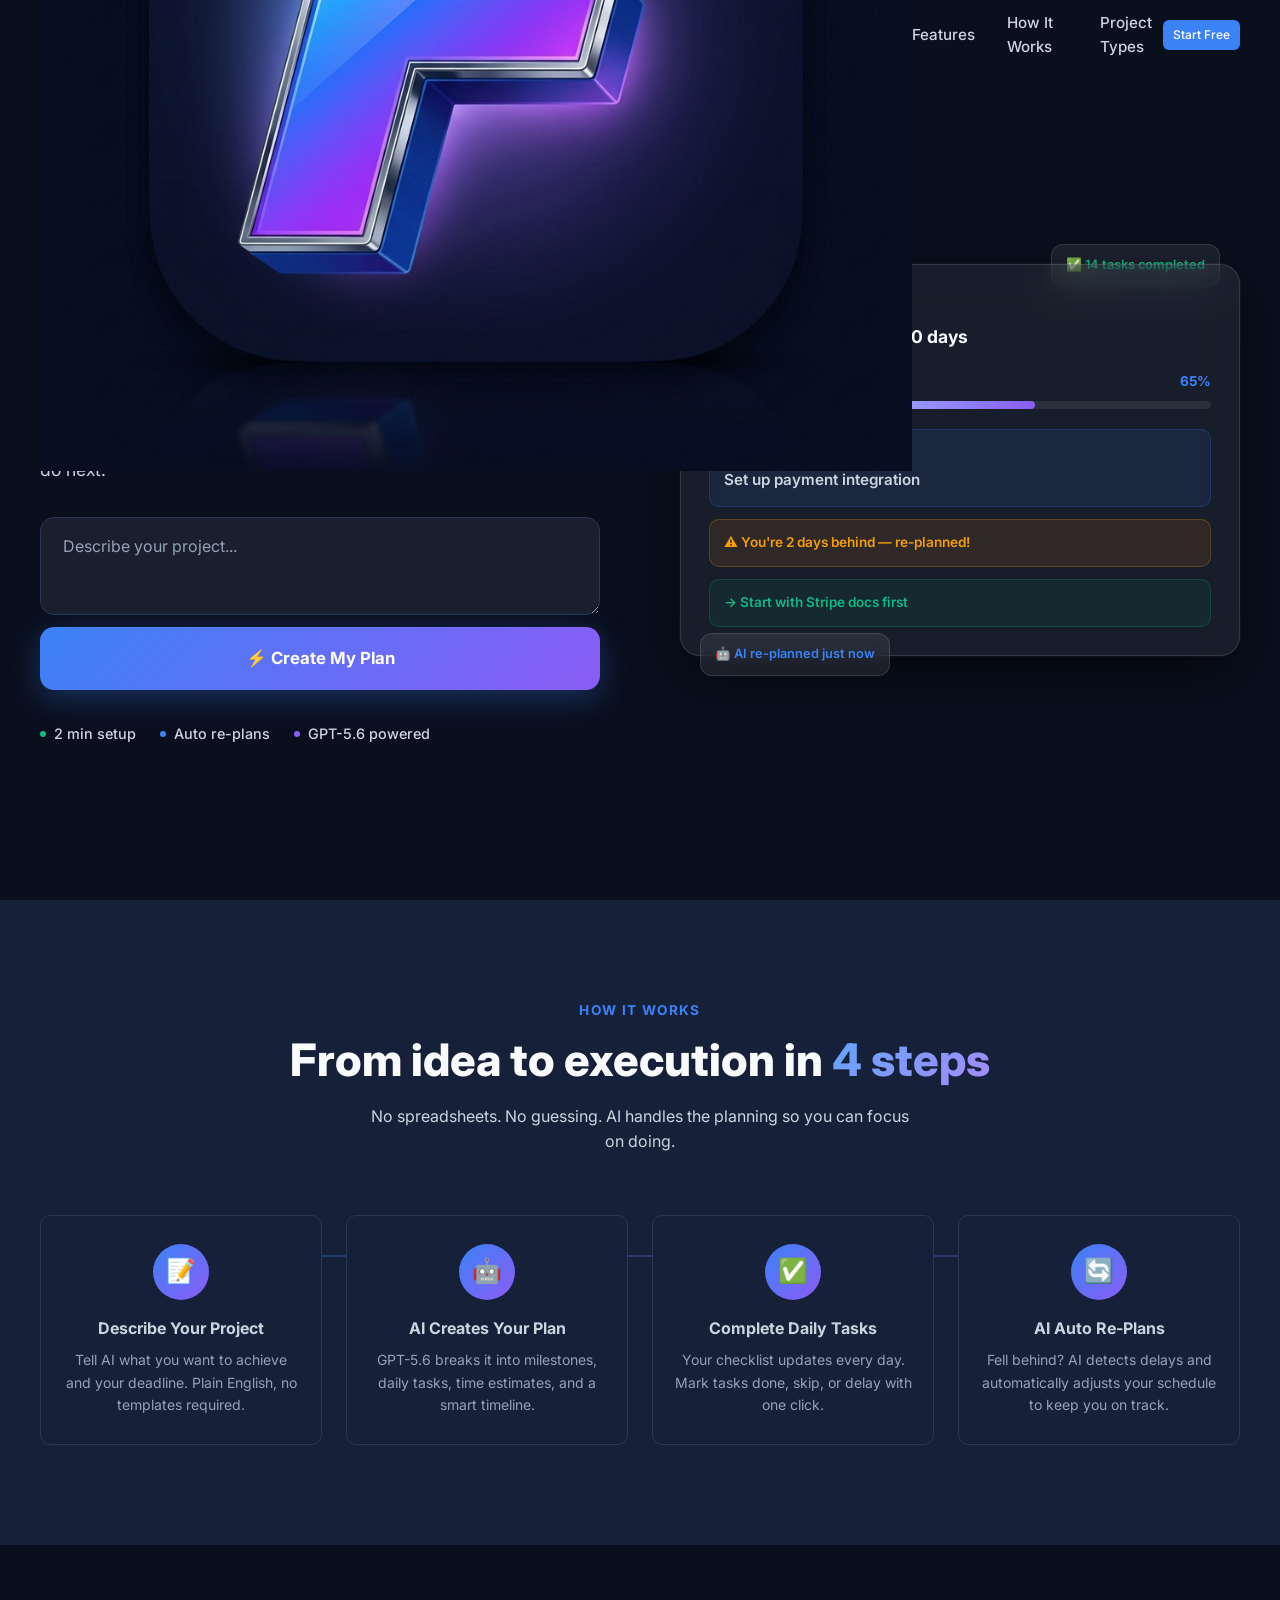
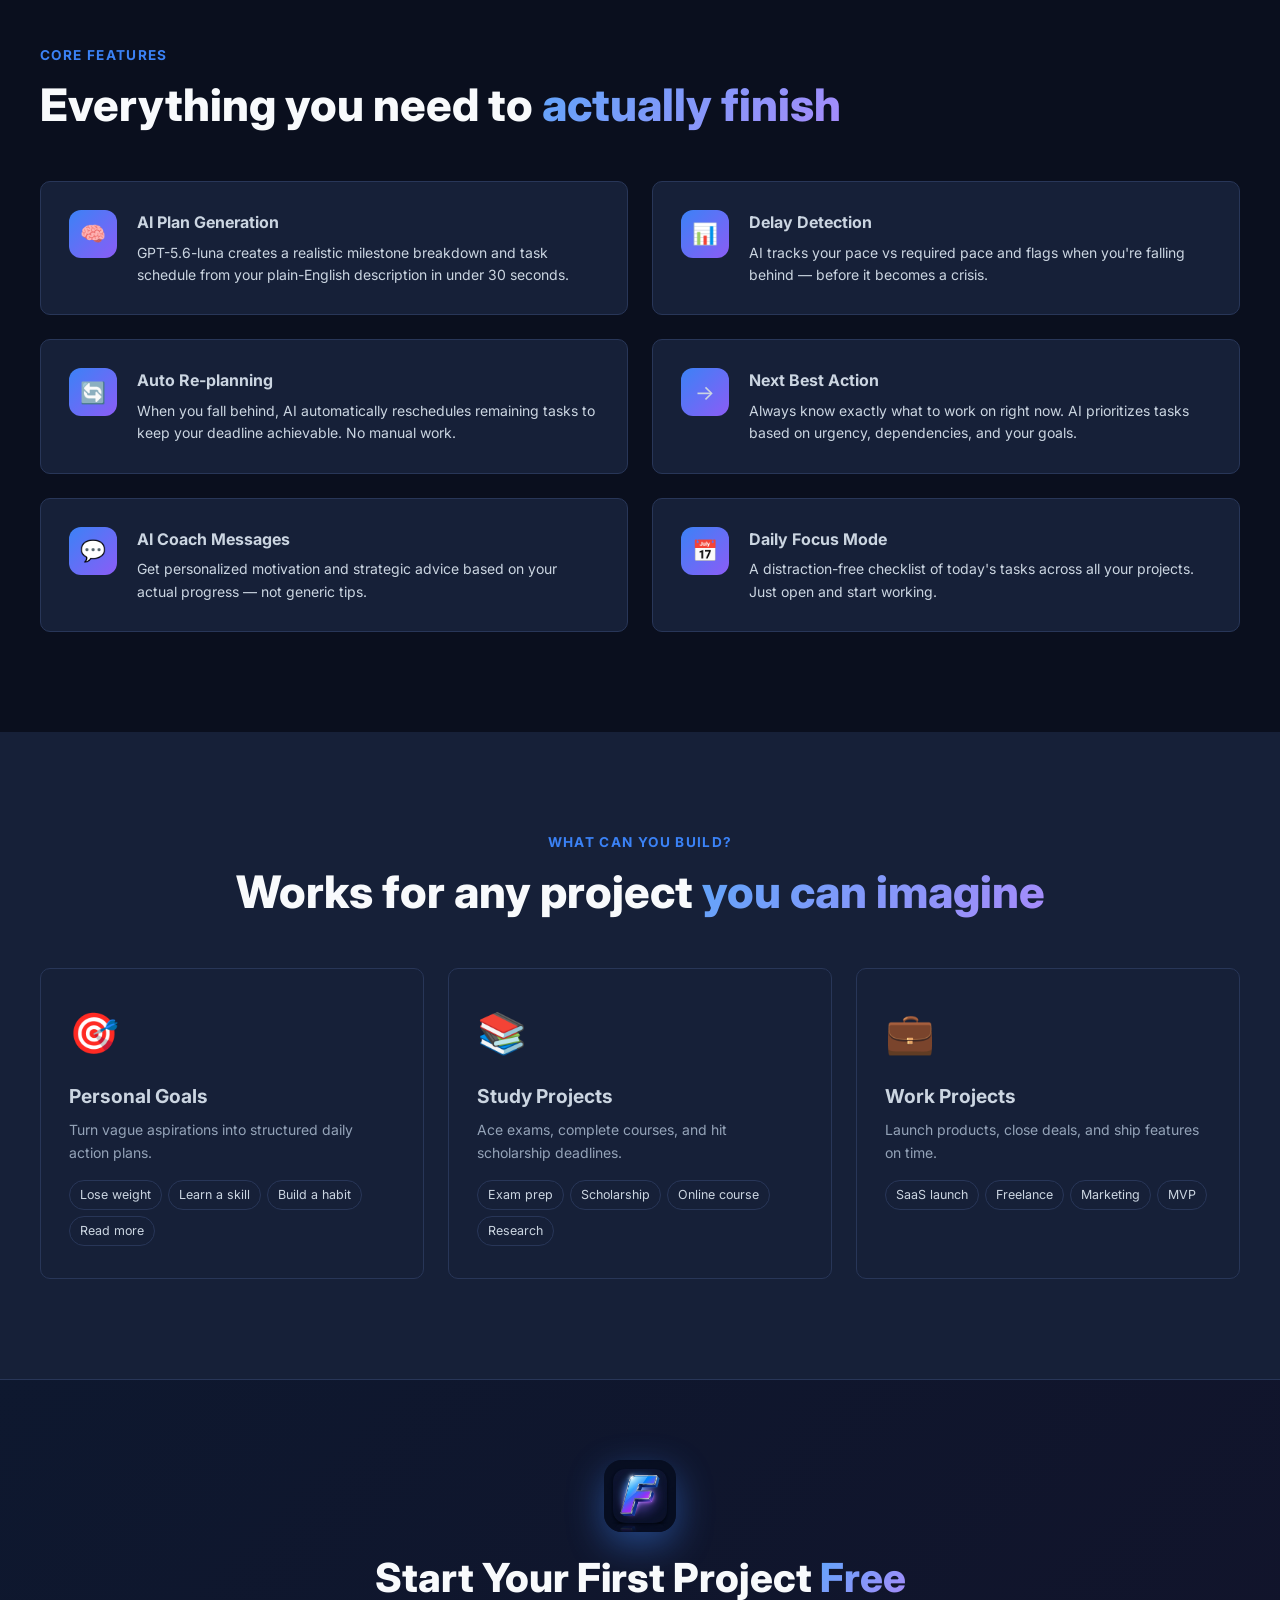
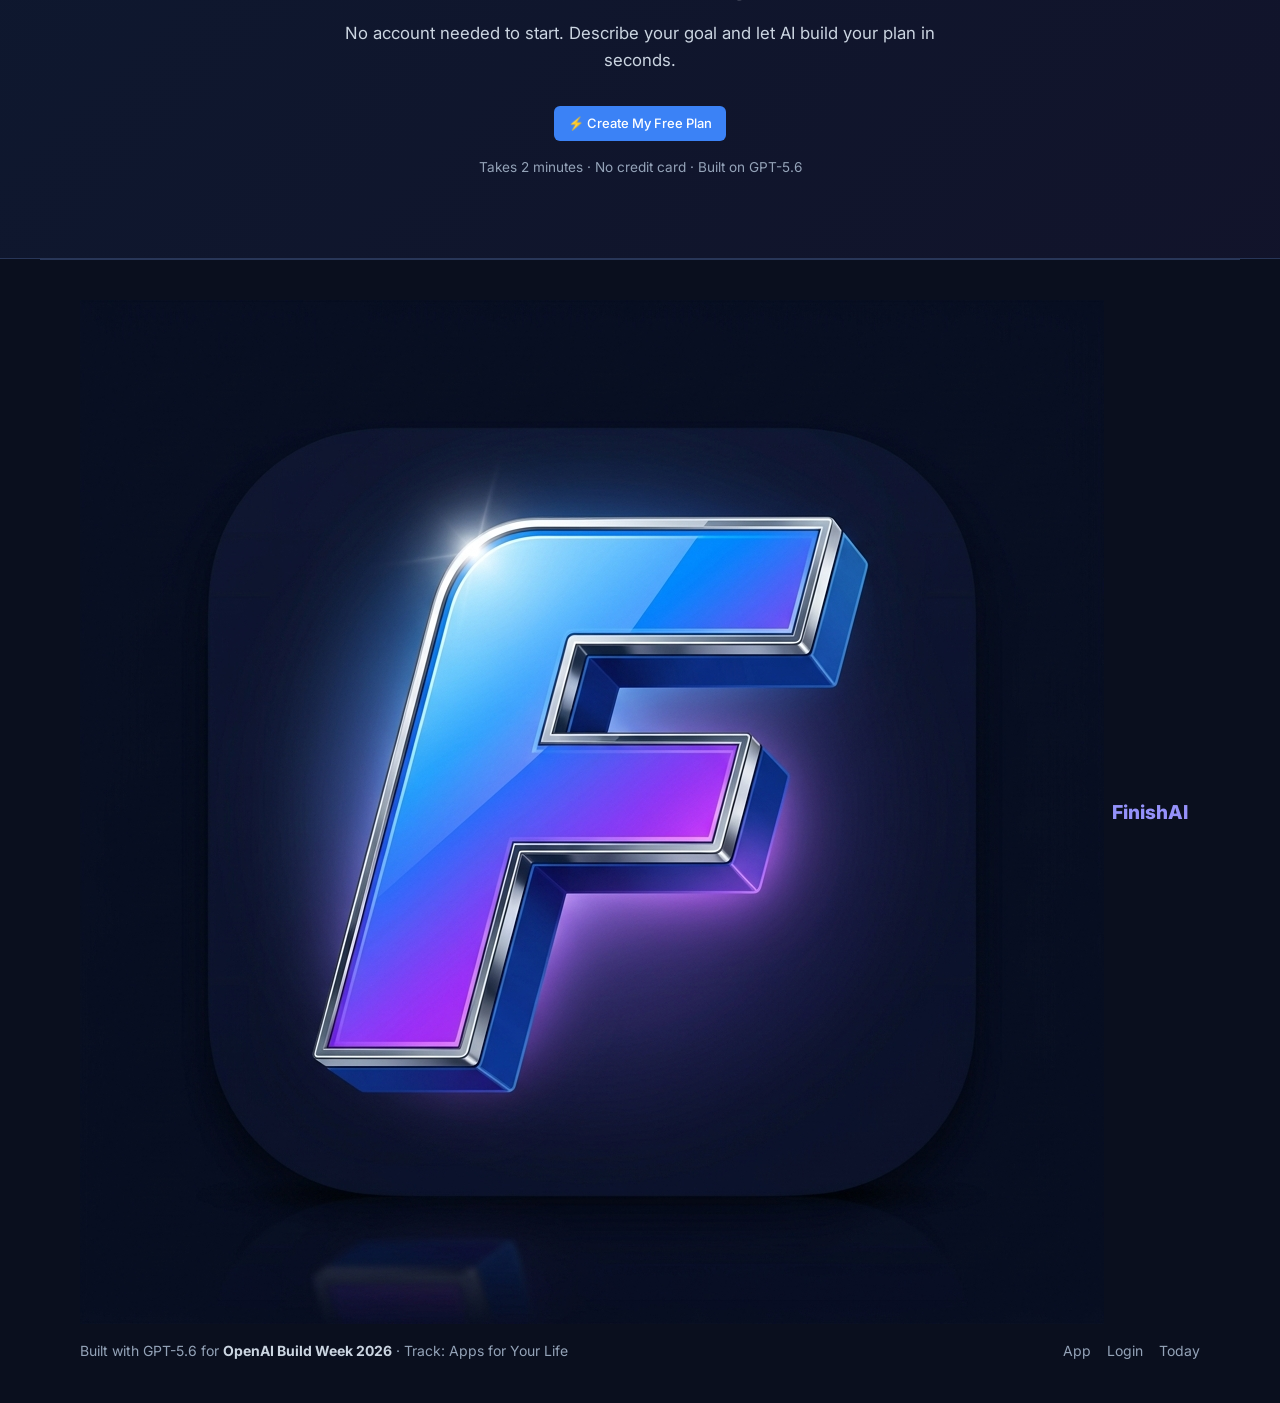
==== frontend/index.html @ c92a13ca "Initial commit: FinishAI - Intelligent AI Execution Coach & Roadmap Platform" ====
<!DOCTYPE html>
<html lang="en">
<head>
  <meta charset="UTF-8" />
  <meta name="viewport" content="width=device-width, initial-scale=1.0" />
  <title>FinishAI — Plan Less. Finish More.</title>
  <meta name="description" content="AI breaks your goals into daily actions, detects when you fall behind, and automatically re-plans so you always know what to do next. Built for OpenAI Build Week 2026." />
  <meta property="og:title" content="FinishAI — Plan Less. Finish More." />
  <meta property="og:description" content="Stop planning. Start finishing. AI-powered project execution coach." />

  <link rel="icon" type="image/png" href="img/logo.png" />
  <link rel="preconnect" href="https://fonts.googleapis.com" />
  <link rel="preconnect" href="https://fonts.gstatic.com" crossorigin />
  <link href="https://fonts.googleapis.com/css2?family=Inter:wght@400;500;600;700;800;900&display=swap" rel="stylesheet" />
  <link rel="stylesheet" href="css/style.css?v=20260718_1" />
  <link rel="stylesheet" href="css/components.css?v=20260718_1" />
  <link rel="stylesheet" href="css/animations.css?v=20260718_1" />

  <style>
    /* Landing-page specific styles */
    .navbar {
      position: fixed;
      top: 0; left: 0; right: 0;
      z-index: 200;
      padding: 0 40px;
      height: 70px;
      display: flex;
      align-items: center;
      justify-content: space-between;
      transition: var(--transition);
    }

    .navbar-logo {
      font-size: 1.4rem;
      font-weight: 800;
      background: var(--gradient-text);
      -webkit-background-clip: text;
      -webkit-text-fill-color: transparent;
      background-clip: text;
      text-decoration: none;
      display: inline-flex;
      align-items: center;
      gap: 8px;
    }

    .navbar-links {
      display: flex;
      align-items: center;
      gap: 32px;
      list-style: none;
    }

    .navbar-links a {
      color: var(--text-secondary);
      font-weight: 500;
      font-size: 0.95rem;
      transition: var(--transition-fast);
    }

    .navbar-links a:hover {
      color: var(--text-primary);
    }

    /* ─── HERO ─── */
    .hero {
      min-height: 100vh;
      padding: 100px 40px 80px;
      display: flex;
      align-items: center;
      position: relative;
      overflow: hidden;
    }

    .hero-inner {
      max-width: 1200px;
      margin: 0 auto;
      width: 100%;
      display: grid;
      grid-template-columns: 1fr 1fr;
      gap: 80px;
      align-items: center;
    }

    .hero-badge {
      display: inline-flex;
      align-items: center;
      gap: 8px;
      padding: 8px 16px;
      border-radius: 99px;
      background: rgba(59,130,246,0.12);
      border: 1px solid rgba(59,130,246,0.25);
      font-size: 0.85rem;
      font-weight: 600;
      color: var(--primary-light);
      margin-bottom: 20px;
    }

    .hero-title {
      font-size: clamp(2.5rem, 5vw, 4rem);
      font-weight: 900;
      line-height: 1.1;
      margin-bottom: 20px;
    }

    .hero-subtitle {
      font-size: 1.1rem;
      color: var(--text-secondary);
      line-height: 1.7;
      margin-bottom: 32px;
      max-width: 520px;
    }

    .hero-input-group {
      display: flex;
      flex-direction: column;
      gap: 12px;
      margin-bottom: 32px;
    }

    .hero-input {
      background: rgba(255,255,255,0.07);
      border: 1px solid var(--border);
      border-radius: 14px;
      padding: 18px 22px;
      color: var(--text-primary);
      font-family: 'Inter', sans-serif;
      font-size: 1rem;
      outline: none;
      transition: var(--transition);
      width: 100%;
    }

    .hero-input:focus {
      border-color: var(--primary);
      background: rgba(59,130,246,0.05);
      box-shadow: 0 0 0 3px rgba(59,130,246,0.12);
    }

    .hero-input::placeholder {
      color: var(--text-muted);
    }

    .hero-btn {
      padding: 18px 32px;
      background: var(--gradient);
      border: none;
      border-radius: 14px;
      color: white;
      font-family: 'Inter', sans-serif;
      font-weight: 700;
      font-size: 1.05rem;
      cursor: pointer;
      transition: var(--transition);
      display: flex;
      align-items: center;
      justify-content: center;
      gap: 10px;
      text-decoration: none;
      box-shadow: 0 8px 32px rgba(59,130,246,0.3);
    }

    .hero-btn:hover {
      transform: translateY(-2px) scale(1.02);
      box-shadow: 0 12px 48px rgba(59,130,246,0.4);
      color: white;
    }

    .hero-stats {
      display: flex;
      align-items: center;
      gap: 24px;
      flex-wrap: wrap;
    }

    .hero-stat {
      display: flex;
      align-items: center;
      gap: 8px;
      font-size: 0.9rem;
      color: var(--text-secondary);
      font-weight: 500;
    }

    .hero-stat .dot {
      width: 6px;
      height: 6px;
      border-radius: 50%;
      background: var(--success);
    }

    /* ─── DEMO CARD ─── */
    .demo-card-wrap {
      position: relative;
    }

    .demo-card-main {
      background: rgba(255,255,255,0.06);
      backdrop-filter: blur(20px);
      border: 1px solid rgba(255,255,255,0.12);
      border-radius: 20px;
      padding: 28px;
      box-shadow: 0 20px 60px rgba(0,0,0,0.5), 0 0 0 1px rgba(255,255,255,0.04);
      animation: floatSlow 6s ease-in-out infinite;
    }

    .demo-project-title {
      font-size: 0.85rem;
      color: var(--text-muted);
      font-weight: 500;
      margin-bottom: 8px;
    }

    .demo-project-name {
      font-size: 1.1rem;
      font-weight: 700;
      color: var(--text-primary);
      margin-bottom: 20px;
    }

    .demo-progress-label {
      display: flex;
      justify-content: space-between;
      font-size: 0.85rem;
      color: var(--text-secondary);
      margin-bottom: 8px;
    }

    .demo-progress-bar {
      height: 8px;
      background: rgba(255,255,255,0.08);
      border-radius: 99px;
      overflow: hidden;
      margin-bottom: 20px;
    }

    .demo-progress-fill {
      height: 100%;
      width: 65%;
      background: var(--gradient);
      border-radius: 99px;
      position: relative;
    }

    .demo-progress-fill::after {
      content: '';
      position: absolute;
      top: 0; left: 0;
      width: 100%; height: 100%;
      background: linear-gradient(90deg, transparent, rgba(255,255,255,0.4), transparent);
      animation: shimmerProgress 1.5s infinite;
    }

    .demo-task {
      background: rgba(59,130,246,0.1);
      border: 1px solid rgba(59,130,246,0.2);
      border-radius: 10px;
      padding: 14px;
      margin-bottom: 12px;
    }

    .demo-task-label {
      font-size: 0.8rem;
      color: var(--primary-light);
      font-weight: 600;
      margin-bottom: 4px;
    }

    .demo-task-name {
      font-weight: 600;
      font-size: 0.95rem;
    }

    .demo-alert {
      background: rgba(245,158,11,0.1);
      border: 1px solid rgba(245,158,11,0.25);
      border-radius: 10px;
      padding: 12px 14px;
      font-size: 0.85rem;
      margin-bottom: 12px;
      display: flex;
      align-items: center;
      gap: 8px;
      color: var(--warning);
      font-weight: 600;
    }

    .demo-next-action {
      background: rgba(16,185,129,0.08);
      border: 1px solid rgba(16,185,129,0.2);
      border-radius: 10px;
      padding: 12px 14px;
      font-size: 0.85rem;
      color: var(--success);
      font-weight: 600;
    }

    /* Floating mini cards */
    .floating-badge {
      position: absolute;
      background: rgba(255,255,255,0.08);
      backdrop-filter: blur(10px);
      border: 1px solid rgba(255,255,255,0.12);
      border-radius: 12px;
      padding: 10px 14px;
      font-size: 0.8rem;
      font-weight: 600;
      white-space: nowrap;
    }

    .floating-badge-1 {
      top: -20px;
      right: 20px;
      color: var(--success);
      animation: float 3s ease-in-out infinite;
    }

    .floating-badge-2 {
      bottom: -20px;
      left: 20px;
      color: var(--primary);
      animation: float 4s ease-in-out infinite reverse;
    }

    /* ─── SECTIONS ─── */
    section {
      padding: 100px 40px;
    }

    .section-inner {
      max-width: 1200px;
      margin: 0 auto;
    }

    .section-label {
      font-size: 0.85rem;
      font-weight: 700;
      letter-spacing: 0.1em;
      text-transform: uppercase;
      color: var(--primary);
      margin-bottom: 12px;
    }

    .section-title {
      font-size: clamp(1.8rem, 3.5vw, 2.8rem);
      font-weight: 800;
      line-height: 1.2;
      margin-bottom: 16px;
    }

    .section-subtitle {
      font-size: 1rem;
      color: var(--text-secondary);
      max-width: 560px;
    }

    /* ─── HOW IT WORKS ─── */
    .steps-grid {
      display: grid;
      grid-template-columns: repeat(4, 1fr);
      gap: 24px;
      margin-top: 60px;
      position: relative;
    }

    .steps-grid::before {
      content: '';
      position: absolute;
      top: 40px;
      left: 12.5%;
      right: 12.5%;
      height: 2px;
      background: linear-gradient(90deg, var(--primary), var(--secondary));
      opacity: 0.3;
      pointer-events: none;
    }

    .step-card {
      background: var(--bg-card);
      border: 1px solid var(--border);
      border-radius: var(--border-radius);
      padding: 28px 20px;
      text-align: center;
      transition: var(--transition);
      position: relative;
    }

    .step-card:hover {
      border-color: var(--border-hover);
      transform: translateY(-4px);
      box-shadow: var(--shadow);
    }

    .step-number {
      width: 56px;
      height: 56px;
      border-radius: 50%;
      background: var(--gradient);
      display: flex;
      align-items: center;
      justify-content: center;
      font-size: 1.5rem;
      margin: 0 auto 16px;
      box-shadow: var(--shadow-primary);
    }

    .step-title {
      font-size: 1rem;
      font-weight: 700;
      margin-bottom: 8px;
    }

    .step-desc {
      font-size: 0.875rem;
      color: var(--text-muted);
      line-height: 1.6;
    }

    /* ─── PROJECT TYPES ─── */
    .types-grid {
      display: grid;
      grid-template-columns: repeat(3, 1fr);
      gap: 24px;
      margin-top: 48px;
    }

    .type-feature-card {
      background: var(--bg-card);
      border: 1px solid var(--border);
      border-radius: var(--border-radius);
      padding: 32px 28px;
      transition: var(--transition);
      cursor: pointer;
    }

    .type-feature-card:hover {
      border-color: var(--border-hover);
      transform: translateY(-4px);
      box-shadow: var(--shadow);
      background: var(--bg-card-hover);
    }

    .type-feature-emoji {
      font-size: 2.5rem;
      margin-bottom: 16px;
    }

    .type-feature-title {
      font-size: 1.2rem;
      font-weight: 700;
      margin-bottom: 8px;
    }

    .type-feature-examples {
      font-size: 0.875rem;
      color: var(--text-muted);
    }

    .type-tags {
      display: flex;
      flex-wrap: wrap;
      gap: 6px;
      margin-top: 16px;
    }

    .type-tag {
      padding: 4px 10px;
      background: var(--bg-card-hover);
      border: 1px solid var(--border);
      border-radius: 99px;
      font-size: 0.78rem;
      color: var(--text-secondary);
    }

    /* ─── FEATURES SECTION ─── */
    .features-grid {
      display: grid;
      grid-template-columns: repeat(2, 1fr);
      gap: 24px;
      margin-top: 48px;
    }

    .feature-card {
      background: var(--bg-card);
      border: 1px solid var(--border);
      border-radius: var(--border-radius);
      padding: 28px;
      display: flex;
      gap: 20px;
      align-items: flex-start;
      transition: var(--transition);
    }

    .feature-card:hover {
      border-color: var(--border-hover);
      transform: translateY(-2px);
      box-shadow: var(--shadow-sm);
    }

    .feature-icon {
      width: 48px;
      height: 48px;
      border-radius: 12px;
      background: var(--gradient);
      display: flex;
      align-items: center;
      justify-content: center;
      font-size: 1.3rem;
      flex-shrink: 0;
      box-shadow: var(--shadow-primary);
    }

    .feature-title {
      font-size: 1rem;
      font-weight: 700;
      margin-bottom: 6px;
    }

    .feature-desc {
      font-size: 0.875rem;
      color: var(--text-secondary);
      line-height: 1.6;
    }

    /* ─── CTA SECTION ─── */
    .cta-section {
      padding: 80px 40px;
      background: linear-gradient(135deg, rgba(59,130,246,0.08), rgba(139,92,246,0.06));
      border-top: 1px solid var(--border);
      border-bottom: 1px solid var(--border);
      text-align: center;
    }

    .cta-inner {
      max-width: 600px;
      margin: 0 auto;
    }

    /* ─── FOOTER ─── */
    .footer {
      padding: 40px;
      border-top: 1px solid var(--border);
      display: flex;
      align-items: center;
      justify-content: space-between;
      flex-wrap: wrap;
      gap: 16px;
      max-width: 1200px;
      margin: 0 auto;
    }

    .footer-logo {
      font-size: 1.2rem;
      font-weight: 800;
      background: var(--gradient-text);
      -webkit-background-clip: text;
      -webkit-text-fill-color: transparent;
      background-clip: text;
    }

    .footer-text {
      font-size: 0.875rem;
      color: var(--text-muted);
    }

    /* ─── RESPONSIVE ─── */
    @media (max-width: 900px) {
      .hero-inner {
        grid-template-columns: 1fr;
        gap: 48px;
      }
      .demo-card-wrap { display: none; }
      .steps-grid { grid-template-columns: repeat(2, 1fr); }
      .types-grid { grid-template-columns: 1fr; }
      .features-grid { grid-template-columns: 1fr; }
      .steps-grid::before { display: none; }
    }

    @media (max-width: 600px) {
      section { padding: 64px 20px; }
      .navbar { padding: 0 20px; }
      .hero { padding: 90px 20px 60px; }
      .steps-grid { grid-template-columns: 1fr; }
      .navbar-links { display: none; }
    }
  </style>
</head>
<body>
  <!-- ─── NAVBAR ─── -->
  <nav class="navbar" id="navbar">
    <a href="index.html" class="navbar-logo"><img src="img/logo.png" class="app-logo-icon" alt="FinishAI" /> FinishAI</a>
    <ul class="navbar-links">
      <li><a href="#features">Features</a></li>
      <li><a href="#how-it-works">How It Works</a></li>
      <li><a href="#project-types">Project Types</a></li>
    </ul>
    <a href="dashboard.html" class="btn btn-primary btn-sm" id="start-free-btn">Start Free</a>
  </nav>

  <!-- ─── HERO ─── -->
  <section class="hero" id="hero">
    <!-- Floating orbs -->
    <div class="gradient-orb orb-1"></div>
    <div class="gradient-orb orb-2"></div>
    <div class="gradient-orb orb-3"></div>

    <div class="hero-inner">
      <!-- Left: Copy -->
      <div class="hero-left fade-up">
        <div class="hero-badge">
          🏆 OpenAI Build Week 2026
        </div>
        <h1 class="hero-title">
          Stop <span class="hero-gradient-text">Planning</span>.<br />
          Start <span class="hero-gradient-text">Finishing</span>.
        </h1>
        <p class="hero-subtitle">
          AI breaks your goals into daily actions, detects when you fall behind, and automatically re-plans so you always know what to do next.
        </p>

        <div class="hero-input-group">
          <textarea
            id="hero-project-input"
            class="hero-input"
            rows="3"
            placeholder="Describe your project..."
          ></textarea>
          <a href="dashboard.html" class="hero-btn" id="hero-cta-btn">
            ⚡ Create My Plan
          </a>
        </div>

        <div class="hero-stats">
          <div class="hero-stat">
            <span class="dot"></span>
            2 min setup
          </div>
          <div class="hero-stat">
            <span class="dot" style="background: var(--primary)"></span>
            Auto re-plans
          </div>
          <div class="hero-stat">
            <span class="dot" style="background: var(--secondary)"></span>
            GPT-5.6 powered
          </div>
        </div>
      </div>

      <!-- Right: Demo Card -->
      <div class="demo-card-wrap fade-in" style="animation-delay: 0.2s">
        <div class="floating-badge floating-badge-1">
          ✅ 14 tasks completed
        </div>
        <div class="demo-card-main">
          <div class="demo-project-title">ACTIVE PROJECT</div>
          <div class="demo-project-name">🚀 Launch my SaaS in 30 days</div>

          <div class="demo-progress-label">
            <span>Progress</span>
            <span style="color: var(--primary); font-weight: 700">65%</span>
          </div>
          <div class="demo-progress-bar">
            <div class="demo-progress-fill"></div>
          </div>

          <div class="demo-task">
            <div class="demo-task-label">📅 TODAY'S TASK</div>
            <div class="demo-task-name">Set up payment integration</div>
          </div>

          <div class="demo-alert">
            ⚠️ You're 2 days behind — re-planned!
          </div>

          <div class="demo-next-action">
            → Start with Stripe docs first
          </div>
        </div>
        <div class="floating-badge floating-badge-2">
          🤖 AI re-planned just now
        </div>
      </div>
    </div>
  </section>

  <!-- ─── HOW IT WORKS ─── -->
  <section id="how-it-works" style="background: var(--bg-secondary);">
    <div class="section-inner">
      <div class="text-center mb-48 reveal">
        <div class="section-label">How It Works</div>
        <h2 class="section-title">From idea to execution in <span class="text-gradient">4 steps</span></h2>
        <p class="section-subtitle" style="margin: 0 auto">No spreadsheets. No guessing. AI handles the planning so you can focus on doing.</p>
      </div>

      <div class="steps-grid stagger">
        <div class="step-card reveal">
          <div class="step-number">📝</div>
          <div class="step-title">Describe Your Project</div>
          <p class="step-desc">Tell AI what you want to achieve and your deadline. Plain English, no templates required.</p>
        </div>
        <div class="step-card reveal">
          <div class="step-number">🤖</div>
          <div class="step-title">AI Creates Your Plan</div>
          <p class="step-desc">GPT-5.6 breaks it into milestones, daily tasks, time estimates, and a smart timeline.</p>
        </div>
        <div class="step-card reveal">
          <div class="step-number">✅</div>
          <div class="step-title">Complete Daily Tasks</div>
          <p class="step-desc">Your checklist updates every day. Mark tasks done, skip, or delay with one click.</p>
        </div>
        <div class="step-card reveal">
          <div class="step-number">🔄</div>
          <div class="step-title">AI Auto Re-Plans</div>
          <p class="step-desc">Fell behind? AI detects delays and automatically adjusts your schedule to keep you on track.</p>
        </div>
      </div>
    </div>
  </section>

  <!-- ─── FEATURES ─── -->
  <section id="features">
    <div class="section-inner">
      <div class="mb-48 reveal">
        <div class="section-label">Core Features</div>
        <h2 class="section-title">Everything you need to <span class="text-gradient">actually finish</span></h2>
      </div>

      <div class="features-grid stagger">
        <div class="feature-card reveal">
          <div class="feature-icon">🧠</div>
          <div>
            <div class="feature-title">AI Plan Generation</div>
            <p class="feature-desc">GPT-5.6-luna creates a realistic milestone breakdown and task schedule from your plain-English description in under 30 seconds.</p>
          </div>
        </div>
        <div class="feature-card reveal">
          <div class="feature-icon">📊</div>
          <div>
            <div class="feature-title">Delay Detection</div>
            <p class="feature-desc">AI tracks your pace vs required pace and flags when you're falling behind — before it becomes a crisis.</p>
          </div>
        </div>
        <div class="feature-card reveal">
          <div class="feature-icon">🔄</div>
          <div>
            <div class="feature-title">Auto Re-planning</div>
            <p class="feature-desc">When you fall behind, AI automatically reschedules remaining tasks to keep your deadline achievable. No manual work.</p>
          </div>
        </div>
        <div class="feature-card reveal">
          <div class="feature-icon">→</div>
          <div>
            <div class="feature-title">Next Best Action</div>
            <p class="feature-desc">Always know exactly what to work on right now. AI prioritizes tasks based on urgency, dependencies, and your goals.</p>
          </div>
        </div>
        <div class="feature-card reveal">
          <div class="feature-icon">💬</div>
          <div>
            <div class="feature-title">AI Coach Messages</div>
            <p class="feature-desc">Get personalized motivation and strategic advice based on your actual progress — not generic tips.</p>
          </div>
        </div>
        <div class="feature-card reveal">
          <div class="feature-icon">📅</div>
          <div>
            <div class="feature-title">Daily Focus Mode</div>
            <p class="feature-desc">A distraction-free checklist of today's tasks across all your projects. Just open and start working.</p>
          </div>
        </div>
      </div>
    </div>
  </section>

  <!-- ─── PROJECT TYPES ─── -->
  <section id="project-types" style="background: var(--bg-secondary);">
    <div class="section-inner">
      <div class="text-center mb-48 reveal">
        <div class="section-label">What Can You Build?</div>
        <h2 class="section-title">Works for any project <span class="text-gradient">you can imagine</span></h2>
      </div>

      <div class="types-grid stagger">
        <div class="type-feature-card reveal" onclick="window.location.href='dashboard.html'">
          <div class="type-feature-emoji">🎯</div>
          <div class="type-feature-title">Personal Goals</div>
          <p class="type-feature-examples">Turn vague aspirations into structured daily action plans.</p>
          <div class="type-tags">
            <span class="type-tag">Lose weight</span>
            <span class="type-tag">Learn a skill</span>
            <span class="type-tag">Build a habit</span>
            <span class="type-tag">Read more</span>
          </div>
        </div>
        <div class="type-feature-card reveal" onclick="window.location.href='dashboard.html'">
          <div class="type-feature-emoji">📚</div>
          <div class="type-feature-title">Study Projects</div>
          <p class="type-feature-examples">Ace exams, complete courses, and hit scholarship deadlines.</p>
          <div class="type-tags">
            <span class="type-tag">Exam prep</span>
            <span class="type-tag">Scholarship</span>
            <span class="type-tag">Online course</span>
            <span class="type-tag">Research</span>
          </div>
        </div>
        <div class="type-feature-card reveal" onclick="window.location.href='dashboard.html'">
          <div class="type-feature-emoji">💼</div>
          <div class="type-feature-title">Work Projects</div>
          <p class="type-feature-examples">Launch products, close deals, and ship features on time.</p>
          <div class="type-tags">
            <span class="type-tag">SaaS launch</span>
            <span class="type-tag">Freelance</span>
            <span class="type-tag">Marketing</span>
            <span class="type-tag">MVP</span>
          </div>
        </div>
      </div>
    </div>
  </section>

  <!-- ─── CTA ─── -->
  <section class="cta-section">
    <div class="cta-inner reveal">
      <div style="margin-bottom: 20px;"><img src="img/logo.png" style="width: 72px; height: 72px; border-radius: 18px; box-shadow: 0 12px 36px rgba(59,130,246,0.45); margin: 0 auto;" alt="FinishAI Logo" /></div>
      <h2 style="font-size: clamp(1.8rem, 4vw, 2.5rem); font-weight: 800; margin-bottom: 16px;">
        Start Your First Project <span class="text-gradient">Free</span>
      </h2>
      <p style="color: var(--text-secondary); margin-bottom: 32px; font-size: 1.05rem;">
        No account needed to start. Describe your goal and let AI build your plan in seconds.
      </p>
      <a href="dashboard.html" class="btn btn-primary btn-lg" id="cta-main-btn">
        ⚡ Create My Free Plan
      </a>
      <p style="margin-top: 16px; font-size: 0.85rem; color: var(--text-muted);">
        Takes 2 minutes · No credit card · Built on GPT-5.6
      </p>
    </div>
  </section>

  <!-- ─── FOOTER ─── -->
  <footer>
    <div class="footer">
      <div class="footer-logo" style="display:inline-flex; align-items:center; gap:8px;"><img src="img/logo.png" class="app-logo-icon" alt="FinishAI" /> FinishAI</div>
      <div class="footer-text">
        Built with GPT-5.6 for <strong style="color: var(--text-secondary)">OpenAI Build Week 2026</strong> · Track: Apps for Your Life
      </div>
      <div style="display: flex; gap: 16px;">
        <a href="dashboard.html" style="font-size: 0.875rem; color: var(--text-muted)">App</a>
        <a href="login.html" style="font-size: 0.875rem; color: var(--text-muted)">Login</a>
        <a href="daily.html" style="font-size: 0.875rem; color: var(--text-muted)">Today</a>
      </div>
    </div>
  </footer>

  <script>
    // Navbar scroll effect
    const navbar = document.getElementById('navbar');
    window.addEventListener('scroll', () => {
      if (window.scrollY > 50) navbar.classList.add('scrolled');
      else navbar.classList.remove('scrolled');
    });

    // Scroll reveal with IntersectionObserver
    const reveals = document.querySelectorAll('.reveal');
    const revealObserver = new IntersectionObserver((entries) => {
      entries.forEach((entry, i) => {
        if (entry.isIntersecting) {
          entry.target.style.transitionDelay = `${i * 0.05}s`;
          entry.target.classList.add('visible');
          revealObserver.unobserve(entry.target);
        }
      });
    }, { threshold: 0.1 });

    reveals.forEach(el => revealObserver.observe(el));

    // Hero CTA — save input to sessionStorage so dashboard can pre-fill
    const heroCta = document.getElementById('hero-cta-btn');
    heroCta.addEventListener('click', (e) => {
      const input = document.getElementById('hero-project-input').value.trim();
      if (input) {
        sessionStorage.setItem('heroProjectInput', input);
      }
    });

    // Stagger animation for .stagger children
    document.querySelectorAll('.stagger > .reveal').forEach((el, i) => {
      el.style.animationDelay = `${i * 80}ms`;
    });
  </script>
</body>
</html>
---- frontend/css/style.css ----
/* FinishAI — Global Design System & Styles (Linear.app Aesthetic + macOS Dock) */
@import url('https://fonts.googleapis.com/css2?family=Inter:wght@400;500;600;700;800;900&display=swap');

/* ─── EXACT COLORS & DESIGN TOKENS ────────────────────────────────────────── */
:root {
  --bg-page: #0A0F1E;
  --bg-card: #162038;
  --bg-elevated: #1D2A4A;
  --bg-hover: #25345A;
  --bg-active: #2D3E6B;
  --primary: #3B82F6;
  --purple: #8B5CF6;
  --success: #10B981;
  --warning: #F59E0B;
  --danger: #EF4444;
  --text-primary: #F8FAFC;
  --text-secondary: #CBD5E1;
  --text-muted: #94A3B8;
  --border-default: #283658;
  --border-subtle: #1D2846;
  --border-active: #3B82F6;

  /* Aliases & Gradients for backwards compatibility during migration */
  --bg-main: var(--bg-page);
  --bg-secondary: var(--bg-card);
  --bg-input: var(--bg-elevated);
  --border: var(--border-default);
  --border-hover: var(--border-active);
  --primary-dark: #2563EB;
  --primary-light: #60A5FA;
  --secondary: var(--purple);
  --gradient: linear-gradient(135deg, var(--primary), var(--purple));
  --gradient-hover: linear-gradient(135deg, #2563EB, #7C3AED);
  --gradient-text: linear-gradient(135deg, #60A5FA, #A78BFA);
  --gradient-warm: linear-gradient(135deg, var(--warning), var(--danger));
  --gradient-success: linear-gradient(135deg, var(--success), #059669);

  --success-bg: rgba(16, 185, 129, 0.15);
  --warning-bg: rgba(245, 158, 11, 0.15);
  --error-bg: rgba(239, 68, 68, 0.15);
  --info-bg: rgba(59, 130, 246, 0.15);
  --error: var(--danger);
  --info: var(--primary);

  --shadow: 0 8px 24px rgba(0, 0, 0, 0.35);
  --shadow-sm: 0 4px 12px rgba(0, 0, 0, 0.25);
  --shadow-lg: 0 16px 48px rgba(0, 0, 0, 0.5);

  --border-radius: 10px;
  --radius: 10px;

  --transition: all 150ms ease;
  --transition-fast: all 150ms ease;
}

/* ─── RESET & BASE ──────────────────────────────────────────────────────────── */
*, *::before, *::after {
  box-sizing: border-box;
  margin: 0;
  padding: 0;
}

html {
  scroll-behavior: smooth;
  font-size: 16px;
}

body {
  font-family: 'Inter', -apple-system, BlinkMacSystemFont, sans-serif;
  background-color: var(--bg-page);
  color: var(--text-primary);
  line-height: 1.6;
  min-height: 100vh;
  -webkit-font-smoothing: antialiased;
  -moz-osx-font-smoothing: grayscale;
  overflow-x: hidden;
}

img {
  max-width: 100%;
  display: block;
}

a {
  color: var(--primary);
  text-decoration: none;
  transition: var(--transition);
}

a:hover {
  color: var(--primary-light);
}

/* ─── TYPOGRAPHY ────────────────────────────────────────────────────────────── */
.section-label, .uppercase-label {
  font-size: 10px;
  font-weight: 600;
  letter-spacing: 0.08em;
  color: var(--text-muted);
  text-transform: uppercase;
}

body, p, .body-text {
  font-size: 13px;
  font-weight: 400;
  color: var(--text-secondary);
}

.content-text {
  font-size: 14px;
  font-weight: 500;
  color: #E2E8F0;
}

h1, h2, h3, h4, h5, h6 {
  font-weight: 600;
  color: var(--text-primary);
  line-height: 1.3;
}

h1 { font-size: 20px; }
h2 { font-size: 18px; }
h3 { font-size: 16px; }
h4 { font-size: 15px; }
h5, h6 { font-size: 14px; }

.stat-num, .number-bold, strong, b {
  font-weight: 700;
}

.text-gradient {
  background: var(--gradient-text);
  -webkit-background-clip: text;
  -webkit-text-fill-color: transparent;
  background-clip: text;
}

.text-primary { color: var(--text-primary) !important; }
.text-secondary { color: var(--text-secondary) !important; }
.text-muted { color: var(--text-muted) !important; }
.text-success { color: var(--success) !important; }
.text-warning { color: var(--warning) !important; }
.text-error { color: var(--danger) !important; }
.text-center { text-align: center; }

/* ─── TOP BAR (APPLY TO ALL PAGES) ─────────────────────────────────────────── */
.topbar, .topbar-fixed {
  position: fixed;
  top: 0; left: 0; right: 0;
  height: 52px;
  background: rgba(10, 15, 30, 0.92);
  backdrop-filter: blur(16px);
  -webkit-backdrop-filter: blur(16px);
  border-bottom: 1px solid var(--border-default);
  z-index: 99999 !important;
  padding: 0 24px;
  display: flex;
  justify-content: space-between;
  align-items: center;
}

.topbar-brand {
  font-family: 'Inter', sans-serif;
  font-weight: 700;
  font-size: 16px;
  color: #FFFFFF;
  display: flex;
  align-items: center;
  gap: 8px;
  text-decoration: none;
}

.topbar-right {
  display: flex;
  align-items: center;
  gap: 12px;
}

.avatar-circle {
  width: 32px;
  height: 32px;
  border-radius: 50%;
  background: var(--bg-hover);
  border: 1px solid #3B82F6;
  color: var(--text-primary);
  font-size: 13px;
  font-weight: 600;
  display: flex;
  align-items: center;
  justify-content: center;
  cursor: pointer;
}

/* ─── BOTTOM DOCK (APPLY TO ALL PAGES) ─────────────────────────────────────── */
.dock {
  position: fixed !important;
  bottom: 24px !important;
  left: 50% !important;
  transform: translateX(-50%) !important;
  background: rgba(22, 32, 56, 0.95) !important;
  backdrop-filter: blur(20px);
  -webkit-backdrop-filter: blur(20px);
  border: 1px solid rgba(255, 255, 255, 0.18) !important;
  border-radius: 99px !important;
  padding: 8px 16px !important;
  display: flex !important;
  align-items: center;
  gap: 8px !important;
  z-index: 99999 !important;
  box-shadow: 0 12px 36px rgba(0, 0, 0, 0.65), 0 0 0 1px rgba(255, 255, 255, 0.08) !important;
}

.dock-item {
  position: relative;
  width: 42px;
  height: 42px;
  display: flex;
  align-items: center;
  justify-content: center;
  border-radius: 50%;
  color: var(--text-secondary);
  transition: all 150ms ease;
  text-decoration: none;
}

.dock-item svg {
  width: 22px;
  height: 22px;
  stroke: currentColor;
  stroke-width: 2;
  fill: none;
}

.dock-item:hover {
  background: rgba(255, 255, 255, 0.1);
  color: #FFFFFF;
  transform: translateY(-2px);
}

.dock-item.active {
  background: rgba(59, 130, 246, 0.15);
  color: var(--primary);
}

.dock-item.active::after {
  content: '';
  position: absolute;
  bottom: -4px;
  left: 50%;
  transform: translateX(-50%);
  width: 4px;
  height: 4px;
  background: var(--primary);
  border-radius: 50%;
}

.dock-item::before {
  content: attr(data-label);
  position: absolute;
  bottom: calc(100% + 8px);
  left: 50%;
  transform: translateX(-50%);
  background: var(--border-default);
  color: var(--text-primary);
  font-size: 12px;
  font-weight: 500;
  padding: 4px 8px;
  border-radius: 6px;
  white-space: nowrap;
  pointer-events: none;
  opacity: 0;
  transition: opacity 150ms ease;
  border: 1px solid #2D3748;
}

.dock-item:hover::before {
  opacity: 1;
}

/* ─── PAGE CONTENT PADDING & LAYOUT ────────────────────────────────────────── */
.app-layout {
  display: block;
  min-height: 100vh;
}

.main-content {
  min-height: 100vh;
  display: flex;
  flex-direction: column;
}

.page-content {
  padding-top: 60px;
  padding-bottom: 80px;
  max-width: 1000px;
  width: 100%;
  margin: 0 auto;
  padding-left: 20px;
  padding-right: 20px;
}

.container {
  max-width: 1000px;
  margin: 0 auto;
  padding: 0 20px;
}

/* ─── CARDS (APPLY EVERYWHERE) ─────────────────────────────────────────────── */
.card {
  background: var(--bg-card);
  border: 1px solid var(--border-default);
  border-radius: 10px;
  padding: 16px 20px;
  transition: border-color 150ms ease;
}

.card:hover {
  border-color: #2D3748;
}

/* ─── BUTTONS ──────────────────────────────────────────────────────────────── */
.btn {
  display: inline-flex;
  align-items: center;
  justify-content: center;
  gap: 6px;
  border-radius: 6px;
  font-family: 'Inter', sans-serif;
  font-size: 13px;
  font-weight: 500;
  cursor: pointer;
  transition: all 150ms ease;
  white-space: nowrap;
  text-decoration: none;
}

.btn-primary {
  background: var(--primary);
  color: white;
  border: none;
  padding: 7px 14px;
}

.btn-primary:hover {
  background: #2563EB;
  color: white;
}

.btn-ghost {
  background: transparent;
  color: var(--text-muted);
  border: 1px solid var(--border-default);
  padding: 6px 12px;
}

.btn-ghost:hover {
  color: var(--text-secondary);
  border-color: #2D3748;
  background: var(--bg-card);
}

.btn-secondary {
  background: var(--bg-elevated);
  color: var(--text-primary);
  border: 1px solid var(--border-default);
  padding: 6px 12px;
}

.btn-secondary:hover {
  background: var(--bg-hover);
  border-color: #2D3748;
  color: var(--text-primary);
}

.btn-danger {
  background: transparent;
  color: var(--danger);
  border: 1px solid #2D1515;
  padding: 6px 12px;
}

.btn-danger:hover {
  background: #2D1515;
  color: var(--danger);
}

.btn-sm {
  padding: 5px 10px;
  font-size: 12px;
}

.btn-icon {
  padding: 6px;
  border-radius: 6px;
  background: transparent;
  border: 1px solid var(--border-default);
  color: var(--text-muted);
  cursor: pointer;
  transition: var(--transition);
}

.btn-icon:hover {
  background: var(--bg-hover);
  color: var(--text-primary);
  border-color: #2D3748;
}

/* ─── FORMS & UTILITIES ─────────────────────────────────────────────────────── */
.form-group {
  display: flex;
  flex-direction: column;
  gap: 6px;
}

.form-label {
  font-size: 12px;
  font-weight: 500;
  color: var(--text-secondary);
}

.form-input, .form-textarea, .form-select {
  background: var(--bg-elevated);
  border: 1px solid var(--border-default);
  border-radius: 6px;
  padding: 10px 14px;
  color: var(--text-primary);
  font-family: 'Inter', sans-serif;
  font-size: 13px;
  transition: border-color 150ms ease;
  width: 100%;
  outline: none;
}

.form-input:focus, .form-textarea:focus, .form-select:focus {
  border-color: var(--primary);
}

.form-input::placeholder, .form-textarea::placeholder {
  color: var(--text-muted);
}

.form-textarea {
  resize: vertical;
  min-height: 90px;
  line-height: 1.5;
}

/* ─── BADGES / STATUS CHIPS ─────────────────────────────────────────────────── */
.badge {
  display: inline-flex;
  align-items: center;
  gap: 4px;
  padding: 3px 8px;
  border-radius: 4px;
  font-size: 11px;
  font-weight: 500;
}

.badge-personal { background: #1A1A3E; color: var(--purple); }
.badge-study { background: #0F2E1E; color: var(--success); }
.badge-work { background: #1E2A0F; color: #84CC16; }
.badge-on_track, .badge-success { background: #0F2E1E; color: var(--success); }
.badge-behind, .badge-error { background: #2E0F0F; color: var(--danger); }
.badge-at_risk, .badge-warning { background: #2E1E0F; color: var(--warning); }
.badge-muted { background: var(--bg-elevated); color: var(--text-muted); }

/* ─── GRID & LAYOUT UTILITIES ───────────────────────────────────────────────── */
.flex { display: flex; }
.flex-col { flex-direction: column; }
.items-center { align-items: center; }
.justify-between { justify-content: space-between; }
.justify-center { justify-content: center; }
.flex-1 { flex: 1; }
.flex-wrap { flex-wrap: wrap; }
.gap-4 { gap: 4px; }
.gap-8 { gap: 8px; }
.gap-10 { gap: 10px; }
.gap-12 { gap: 12px; }
.gap-16 { gap: 16px; }

.grid-2 { display: grid; grid-template-columns: repeat(2, 1fr); gap: 12px; }
.grid-3 { display: grid; grid-template-columns: repeat(3, 1fr); gap: 12px; }
.grid-4 { display: grid; grid-template-columns: repeat(4, 1fr); gap: 10px; }

.mb-4 { margin-bottom: 4px; }
.mb-8 { margin-bottom: 8px; }
.mb-12 { margin-bottom: 12px; }
.mb-16 { margin-bottom: 16px; }
.mb-24 { margin-bottom: 24px; }
.mt-4 { margin-top: 4px; }
.mt-8 { margin-top: 8px; }
.mt-12 { margin-top: 12px; }
.mt-16 { margin-top: 16px; }

/* ─── PROGRESS BAR ──────────────────────────────────────────────────────────── */
.progress-bar-container {
  width: 100%;
  height: 4px;
  background: var(--border-default);
  border-radius: 2px;
  overflow: hidden;
}

.progress-bar-fill {
  height: 100%;
  border-radius: 2px;
  background: var(--primary);
  transition: width 150ms ease;
}

/* ─── TOASTS & MODALS ───────────────────────────────────────────────────────── */
.toast-container {
  position: fixed;
  bottom: 80px;
  right: 20px;
  display: flex;
  flex-direction: column;
  gap: 8px;
  z-index: 9999;
}

.toast {
  background: var(--bg-card);
  border: 1px solid var(--border-default);
  border-radius: 8px;
  padding: 12px 16px;
  display: flex;
  align-items: center;
  gap: 10px;
  box-shadow: var(--shadow);
  font-size: 13px;
  color: var(--text-primary);
}

.modal-overlay {
  position: fixed;
  inset: 0;
  background: rgba(10, 15, 30, 0.8);
  backdrop-filter: blur(8px);
  -webkit-backdrop-filter: blur(8px);
  display: flex;
  align-items: center;
  justify-content: center;
  z-index: 1000;
  padding: 20px;
}

.modal {
  background: var(--bg-card);
  border: 1px solid var(--border-default);
  border-radius: 12px;
  padding: 24px;
  width: 100%;
  max-width: 500px;
  box-shadow: var(--shadow-lg);
}

.modal-header {
  display: flex;
  justify-content: space-between;
  align-items: center;
  border-bottom: 1px solid var(--border-subtle);
  padding-bottom: 12px;
  margin-bottom: 16px;
}

.modal-title {
  font-size: 16px;
  font-weight: 600;
  color: var(--text-primary);
}

.modal-close {
  background: none;
  border: none;
  color: var(--text-muted);
  cursor: pointer;
  font-size: 16px;
}

.modal-close:hover { color: var(--text-primary); }

/* ─── RESPONSIVE ────────────────────────────────────────────────────────────── */
@media (max-width: 768px) {
  .grid-2, .grid-3, .grid-4 { grid-template-columns: 1fr; }
  .page-content { padding-left: 14px; padding-right: 14px; }
  .topbar { padding: 0 14px; }
}
---- frontend/css/components.css ----
/* FinishAI — Components CSS (Linear.app Aesthetic) */
/* Cards, modals, task items, alerts, checkboxes, tabs, timeline, resources */

/* ─── STAT CARDS ────────────────────────────────────────────────────────────── */
.stat-card {
  background: var(--bg-card);
  border: 1px solid var(--border-default);
  border-radius: 10px;
  padding: 14px 16px;
  display: flex;
  align-items: center;
  gap: 12px;
  transition: var(--transition);
}

.stat-card:hover {
  border-color: #2D3748;
}

.stat-card-compact {
  padding: 10px 14px;
  border-radius: 8px;
  background: var(--bg-card);
  border: 1px solid var(--border-subtle);
  display: flex;
  flex-direction: column;
  align-items: flex-start;
  gap: 4px;
}

.stat-icon-box {
  width: 34px;
  height: 34px;
  border-radius: 8px;
  background: var(--bg-elevated);
  display: flex;
  align-items: center;
  justify-content: center;
  font-size: 18px;
  flex-shrink: 0;
}

.stat-number, .stat-value {
  font-size: 24px;
  font-weight: 700;
  color: var(--text-primary);
  line-height: 1.1;
}

.stat-card-compact .stat-number, .stat-card-compact .stat-value {
  font-size: 18px;
}

.stat-label {
  font-size: 11px;
  font-weight: 600;
  color: var(--text-muted);
  text-transform: uppercase;
  letter-spacing: 0.05em;
}

.stat-card-compact .stat-label {
  font-size: 10px;
}

/* ─── PROJECT CARDS (GRID) ──────────────────────────────────────────────────── */
.project-card {
  background: var(--bg-card);
  border: 1px solid var(--border-default);
  border-radius: 10px;
  padding: 20px;
  cursor: pointer;
  transition: var(--transition);
  display: flex;
  flex-direction: column;
  gap: 14px;
  position: relative;
  overflow: hidden;
}

.project-card:hover {
  background: var(--bg-hover);
  border-color: #2D3748;
}

.project-card-header {
  display: flex;
  align-items: flex-start;
  justify-content: space-between;
  gap: 12px;
}

.project-card-emoji {
  font-size: 1.6rem;
  width: 44px;
  height: 44px;
  display: flex;
  align-items: center;
  justify-content: center;
  background: var(--bg-elevated);
  border-radius: 8px;
  border: 1px solid var(--border-subtle);
  flex-shrink: 0;
}

.project-card-title {
  font-size: 15px;
  font-weight: 600;
  color: var(--text-primary);
  line-height: 1.3;
}

.project-card-meta {
  display: flex;
  align-items: center;
  gap: 8px;
  margin-top: 4px;
  flex-wrap: wrap;
}

.project-card-footer {
  display: flex;
  align-items: center;
  justify-content: space-between;
  gap: 8px;
  padding-top: 12px;
  border-top: 1px solid var(--border-subtle);
  font-size: 12px;
  color: var(--text-muted);
}

/* ─── TABS ──────────────────────────────────────────────────────────────────── */
.tab-nav, .tabs-header {
  display: flex;
  gap: 16px;
  border-bottom: 1px solid var(--border-subtle);
  margin-top: 14px;
  margin-bottom: 16px;
}

.tab-btn, .tab-item {
  padding: 10px 16px;
  font-size: 13px;
  font-weight: 500;
  color: var(--text-muted);
  border-bottom: 2px solid transparent;
  background: transparent;
  cursor: pointer;
  border-top: none;
  border-left: none;
  border-right: none;
  transition: var(--transition);
}

.tab-btn:hover, .tab-item:hover {
  color: var(--text-secondary);
}

.tab-btn.active, .tab-item.active {
  color: var(--text-primary);
  border-bottom: 2px solid var(--primary);
}

.tab-panel {
  display: none;
}

.tab-panel.active {
  display: block;
}

/* ─── MILESTONE CARDS (LINEAR STYLE) ────────────────────────────────────────── */
.milestone-card {
  background: var(--bg-card);
  border: 1px solid var(--border-default);
  border-radius: 10px;
  margin-bottom: 16px;
  padding: 20px 24px;
  overflow: hidden;
  transition: var(--transition);
}

.btn-open-resource {
  font-weight: 600;
  color: #3B82F6 !important;
  text-decoration: none;
  transition: var(--transition);
}
.btn-open-resource:hover {
  text-decoration: underline !important;
  color: #60A5FA !important;
}

.milestone-header {
  padding: 14px 16px;
  display: flex;
  align-items: center;
  justify-content: space-between;
  gap: 10px;
  cursor: pointer;
  transition: var(--transition);
}

.milestone-header:hover {
  background: var(--bg-hover);
}

.milestone-header-left {
  display: flex;
  align-items: center;
  gap: 10px;
  flex: 1;
}

.milestone-number {
  width: 22px;
  height: 22px;
  border-radius: 50%;
  background: var(--bg-hover);
  border: 1px solid #2D3748;
  font-size: 11px;
  font-weight: 600;
  color: var(--text-secondary);
  display: flex;
  align-items: center;
  justify-content: center;
  flex-shrink: 0;
}

.milestone-title {
  font-size: 14px;
  font-weight: 600;
  color: var(--text-primary);
}

.milestone-header-right {
  display: flex;
  align-items: center;
  gap: 12px;
  font-size: 12px;
}

.milestone-date {
  color: var(--text-muted);
}

.milestone-progress-text {
  color: var(--primary);
  font-weight: 600;
}

.milestone-arrow {
  font-size: 14px;
  color: var(--text-muted);
  transition: transform 150ms ease;
}

.milestone-progress-bar {
  height: 2px;
  background: var(--border-default);
  margin: 0 16px;
  overflow: hidden;
}

.milestone-progress-fill {
  height: 100%;
  background: var(--primary);
  transition: width 150ms ease;
}

.milestone-tasks, .milestone-expanded {
  padding: 14px 16px;
  border-top: 1px solid var(--border-subtle);
  display: none;
  flex-direction: column;
  gap: 12px;
}

.milestone-tasks.open, .milestone-expanded.open {
  display: flex;
}

/* ─── RESOURCES AS ROWS ─────────────────────────────────────────────────────── */
.resource-row {
  padding: 8px 0;
  border-bottom: 1px solid #0A0F1E;
  display: flex;
  align-items: center;
  justify-content: space-between;
  gap: 8px;
}

.resource-row:last-child {
  border-bottom: none;
}

.resource-left {
  display: flex;
  align-items: flex-start;
  gap: 8px;
  flex: 1;
}

.resource-type-icon {
  font-size: 14px;
  margin-top: 2px;
  flex-shrink: 0;
}

.resource-name {
  font-size: 13px;
  font-weight: 500;
  color: #E2E8F0;
}

.resource-desc {
  font-size: 12px;
  color: var(--text-muted);
  margin-top: 2px;
}

.resource-link-btn {
  font-size: 12px;
  color: var(--primary);
  font-weight: 500;
  cursor: pointer;
  white-space: nowrap;
}

.resource-link-btn:hover {
  text-decoration: underline;
}

/* ─── CHECKPOINTS, TIPS, WARNINGS ───────────────────────────────────────────── */
.checkpoint-box {
  margin-top: 10px;
  border-left: 2px solid var(--success);
  padding-left: 10px;
  display: flex;
  flex-direction: column;
  gap: 4px;
}

.tip-row {
  font-size: 13px;
  color: var(--text-secondary);
  padding: 4px 0;
}

.warning-row {
  font-size: 13px;
  color: var(--warning);
  padding: 4px 0;
}

/* ─── TASKS AS ROWS (LINEAR STYLE) ─────────────────────────────────────────── */
.task-item, .task-row {
  padding: 10px 0;
  border-bottom: 1px solid #0A0F1E;
  display: flex;
  align-items: center;
  justify-content: space-between;
  gap: 10px;
  transition: var(--transition);
}

.task-item:last-child, .task-row:last-child {
  border-bottom: none;
}

.task-checkbox {
  width: 16px;
  height: 16px;
  border: 1.5px solid #2D3748;
  border-radius: 4px;
  background: transparent;
  cursor: pointer;
  display: flex;
  align-items: center;
  justify-content: center;
  flex-shrink: 0;
  transition: var(--transition);
}

.task-checkbox:hover {
  border-color: var(--primary);
}

.task-checkbox.checked {
  background: var(--primary);
  border-color: var(--primary);
}

.task-checkbox.checked::after {
  content: '✓';
  color: white;
  font-size: 11px;
  font-weight: 700;
}

.task-name {
  flex: 1;
  font-size: 14px;
  font-weight: 500;
  color: #E2E8F0;
}

.task-item.completed .task-name, .task-row.completed .task-name {
  text-decoration: line-through;
  color: var(--text-muted);
}

.task-meta {
  display: flex;
  align-items: center;
  gap: 8px;
  font-size: 12px;
  color: var(--text-muted);
  flex-shrink: 0;
}

.priority-dot {
  width: 6px;
  height: 6px;
  border-radius: 50%;
  flex-shrink: 0;
}
.priority-dot.high { background: var(--danger); }
.priority-dot.medium { background: var(--warning); }
.priority-dot.low { background: var(--text-muted); }

.task-actions {
  display: flex;
  align-items: center;
  gap: 4px;
}

.task-action-btn {
  background: transparent;
  color: var(--text-muted);
  border: 1px solid var(--border-subtle);
  border-radius: 4px;
  padding: 3px 8px;
  font-size: 11px;
  font-weight: 500;
  cursor: pointer;
  transition: var(--transition);
}

.task-action-btn:hover {
  background: var(--bg-hover);
  color: var(--text-primary);
  border-color: #2D3748;
}

.task-action-btn.done { color: var(--success); }
.task-action-btn.delay { color: var(--warning); }

/* ─── PROGRESS CIRCLE (44px compact header version) ────────────────────────── */
.progress-circle {
  position: relative;
  width: 44px;
  height: 44px;
  display: flex;
  align-items: center;
  justify-content: center;
  flex-shrink: 0;
}

.progress-circle svg {
  transform: rotate(-90deg);
  width: 44px;
  height: 44px;
}

.progress-circle-bg {
  fill: none;
  stroke: var(--border-default);
  stroke-width: 3;
}

.progress-circle-fill {
  fill: none;
  stroke: var(--primary);
  stroke-width: 3;
  stroke-linecap: round;
  transition: stroke-dashoffset 300ms ease;
}

.progress-circle-text {
  position: absolute;
  inset: 0;
  display: flex;
  align-items: center;
  justify-content: center;
  font-size: 12px;
  font-weight: 700;
  color: var(--text-primary);
}

/* ─── CHAT CARD (DASHBOARD) ─────────────────────────────────────────────────── */
.chat-card {
  background: var(--bg-card);
  border: 1px solid var(--border-default);
  border-radius: 12px;
  overflow: hidden;
}

.chat-header {
  height: 48px;
  padding: 0 16px;
  border-bottom: 1px solid var(--border-subtle);
  display: flex;
  align-items: center;
  justify-content: space-between;
}

.chat-header-left {
  display: flex;
  align-items: center;
  gap: 8px;
  font-size: 13px;
  color: var(--text-primary);
  font-weight: 500;
}

.dot-green {
  width: 6px;
  height: 6px;
  border-radius: 50%;
  background: var(--success);
}

.chat-header-right-pill {
  background: var(--border-subtle);
  color: var(--text-secondary);
  font-size: 12px;
  border-radius: 20px;
  padding: 4px 10px;
  display: flex;
  align-items: center;
  gap: 4px;
}

.chat-messages {
  padding: 16px;
  min-height: 140px;
  max-height: 420px;
  overflow-y: auto;
  display: flex;
  flex-direction: column;
  gap: 12px;
}

.chat-bubble {
  display: flex;
  gap: 10px;
  max-width: 85%;
}

.chat-bubble.bot {
  align-self: flex-start;
}

.chat-bubble.user {
  margin-left: auto;
  flex-direction: row-reverse;
}

.bubble-avatar {
  width: 28px;
  height: 28px;
  border-radius: 50%;
  background: var(--bg-hover);
  border: 1px solid var(--primary);
  display: flex;
  align-items: center;
  justify-content: center;
  font-size: 14px;
  flex-shrink: 0;
}

.bubble-text {
  padding: 12px 16px;
  font-size: 14px;
  line-height: 1.6;
  border-radius: 12px;
}

.chat-bubble.bot .bubble-text {
  background: var(--border-subtle);
  border: 1px solid var(--border-default);
  border-radius: 2px 12px 12px 12px;
  color: #E2E8F0;
}

.chat-bubble.user .bubble-text {
  background: #1E3A5F;
  border: 1px solid #2563EB;
  border-radius: 12px 2px 12px 12px;
  color: var(--text-primary);
}

.chat-input-bar {
  height: 52px;
  border-top: 1px solid var(--border-subtle);
  padding: 0 12px;
  display: flex;
  align-items: center;
  gap: 8px;
}

.chat-input {
  flex: 1;
  background: transparent;
  border: none;
  outline: none;
  font-size: 14px;
  color: var(--text-primary);
  font-family: 'Inter', sans-serif;
}

.chat-input::placeholder {
  color: #475569;
}

.chat-send-btn {
  width: 32px;
  height: 32px;
  border-radius: 50%;
  background: var(--primary);
  color: white;
  border: none;
  display: flex;
  align-items: center;
  justify-content: center;
  cursor: pointer;
  transition: background 150ms ease;
}

.chat-send-btn:hover {
  background: #2563EB;
}

/* Chips Container inside chat */
.chat-chips {
  display: flex;
  gap: 10px;
  flex-wrap: wrap;
  padding: 6px 16px 14px 16px;
}

.chip, .chat-chip {
  padding: 8px 16px !important;
  background: rgba(59, 130, 246, 0.18) !important;
  border: 1px solid rgba(59, 130, 246, 0.45) !important;
  border-radius: 99px !important;
  font-size: 13px !important;
  font-weight: 600 !important;
  color: #F8FAFC !important;
  cursor: pointer !important;
  transition: all 150ms ease !important;
  box-shadow: 0 2px 6px rgba(0, 0, 0, 0.25);
}

.chip:hover, .chat-chip:hover {
  background: var(--primary) !important;
  border-color: var(--primary) !important;
  color: #FFFFFF !important;
  transform: translateY(-2px);
  box-shadow: 0 4px 14px rgba(59, 130, 246, 0.4);
}

/* ─── TIMELINE (ROADMAP & PROJECT) ──────────────────────────────────────────── */
.timeline {
  position: relative;
  padding-left: 24px;
}

.timeline::before {
  content: '';
  position: absolute;
  left: 8px;
  top: 0;
  bottom: 0;
  width: 2px;
  background: var(--border-default);
}

.timeline-item {
  position: relative;
  margin-bottom: 20px;
}

.timeline-dot {
  position: absolute;
  left: -20px;
  top: 4px;
  width: 12px;
  height: 12px;
  border-radius: 50%;
  border: 2px solid var(--border-default);
  background: var(--bg-page);
  transition: var(--transition);
}

.timeline-dot.completed {
  background: var(--success);
  border-color: var(--success);
}

.timeline-dot.active {
  background: var(--primary);
  border-color: var(--primary);
}

/* ─── COACH MESSAGE & NEXT ACTION ───────────────────────────────────────────── */
.coach-card {
  background: var(--bg-card);
  border: 1px solid var(--border-default);
  border-radius: 10px;
  padding: 16px 20px;
  display: flex;
  gap: 12px;
  align-items: flex-start;
}

.coach-avatar {
  width: 32px;
  height: 32px;
  border-radius: 50%;
  background: var(--bg-hover);
  border: 1px solid var(--primary);
  display: flex;
  align-items: center;
  justify-content: center;
  font-size: 16px;
  flex-shrink: 0;
}

.next-action-card {
  background: var(--bg-card);
  border: 1px solid var(--border-active);
  border-radius: 10px;
  padding: 16px 20px;
  color: var(--text-primary);
}

/* ─── EMPTY STATE ───────────────────────────────────────────────────────────── */
.empty-state {
  text-align: center;
  padding: 48px 20px;
  display: flex;
  flex-direction: column;
  align-items: center;
  gap: 12px;
}

.empty-state-icon {
  font-size: 3rem;
  opacity: 0.6;
}

.empty-state-title {
  font-size: 16px;
  font-weight: 600;
  color: var(--text-primary);
}

.empty-state-subtitle {
  color: var(--text-muted);
  font-size: 13px;
  max-width: 320px;
}

/* ─── FILTER TABS (PROJECTS PAGE) ───────────────────────────────────────────── */
.filter-tabs {
  display: flex;
  gap: 8px;
  flex-wrap: wrap;
}

.filter-tab {
  padding: 6px 14px;
  border-radius: 6px;
  font-size: 12px;
  font-weight: 500;
  border: 1px solid var(--border-default);
  background: transparent;
  color: var(--text-muted);
  cursor: pointer;
  transition: var(--transition);
}

.filter-tab:hover {
  color: var(--text-primary);
  background: var(--bg-card);
}

.filter-tab.active {
  background: var(--primary);
  color: white;
  border-color: var(--primary);
}
---- frontend/css/animations.css ----
/* FinishAI — Animations CSS (Linear.app Minimalist) */
/* Clean, subtle, 150ms transitions only. No heavy animations or gradient orbs. */

@keyframes fadeIn {
  from { opacity: 0; }
  to { opacity: 1; }
}

@keyframes fadeOut {
  from { opacity: 1; }
  to { opacity: 0; }
}

@keyframes fadeUp {
  from {
    opacity: 0;
    transform: translateY(8px);
  }
  to {
    opacity: 1;
    transform: translateY(0);
  }
}

@keyframes spin {
  from { transform: rotate(0deg); }
  to { transform: rotate(360deg); }
}

.fade-in {
  animation: fadeIn 150ms ease forwards;
}

.fade-up {
  animation: fadeUp 150ms ease forwards;
}

.spin {
  animation: spin 1s linear infinite;
}

.reveal {
  opacity: 1; /* disabled scroll reveal delays for fast linear feel */
  transform: none;
}

.reveal.visible {
  opacity: 1;
  transform: none;
}

.loader {
  width: 20px;
  height: 20px;
  border: 2px solid var(--border-default);
  border-top-color: var(--primary);
  border-radius: 50%;
  animation: spin 0.8s linear infinite;
}
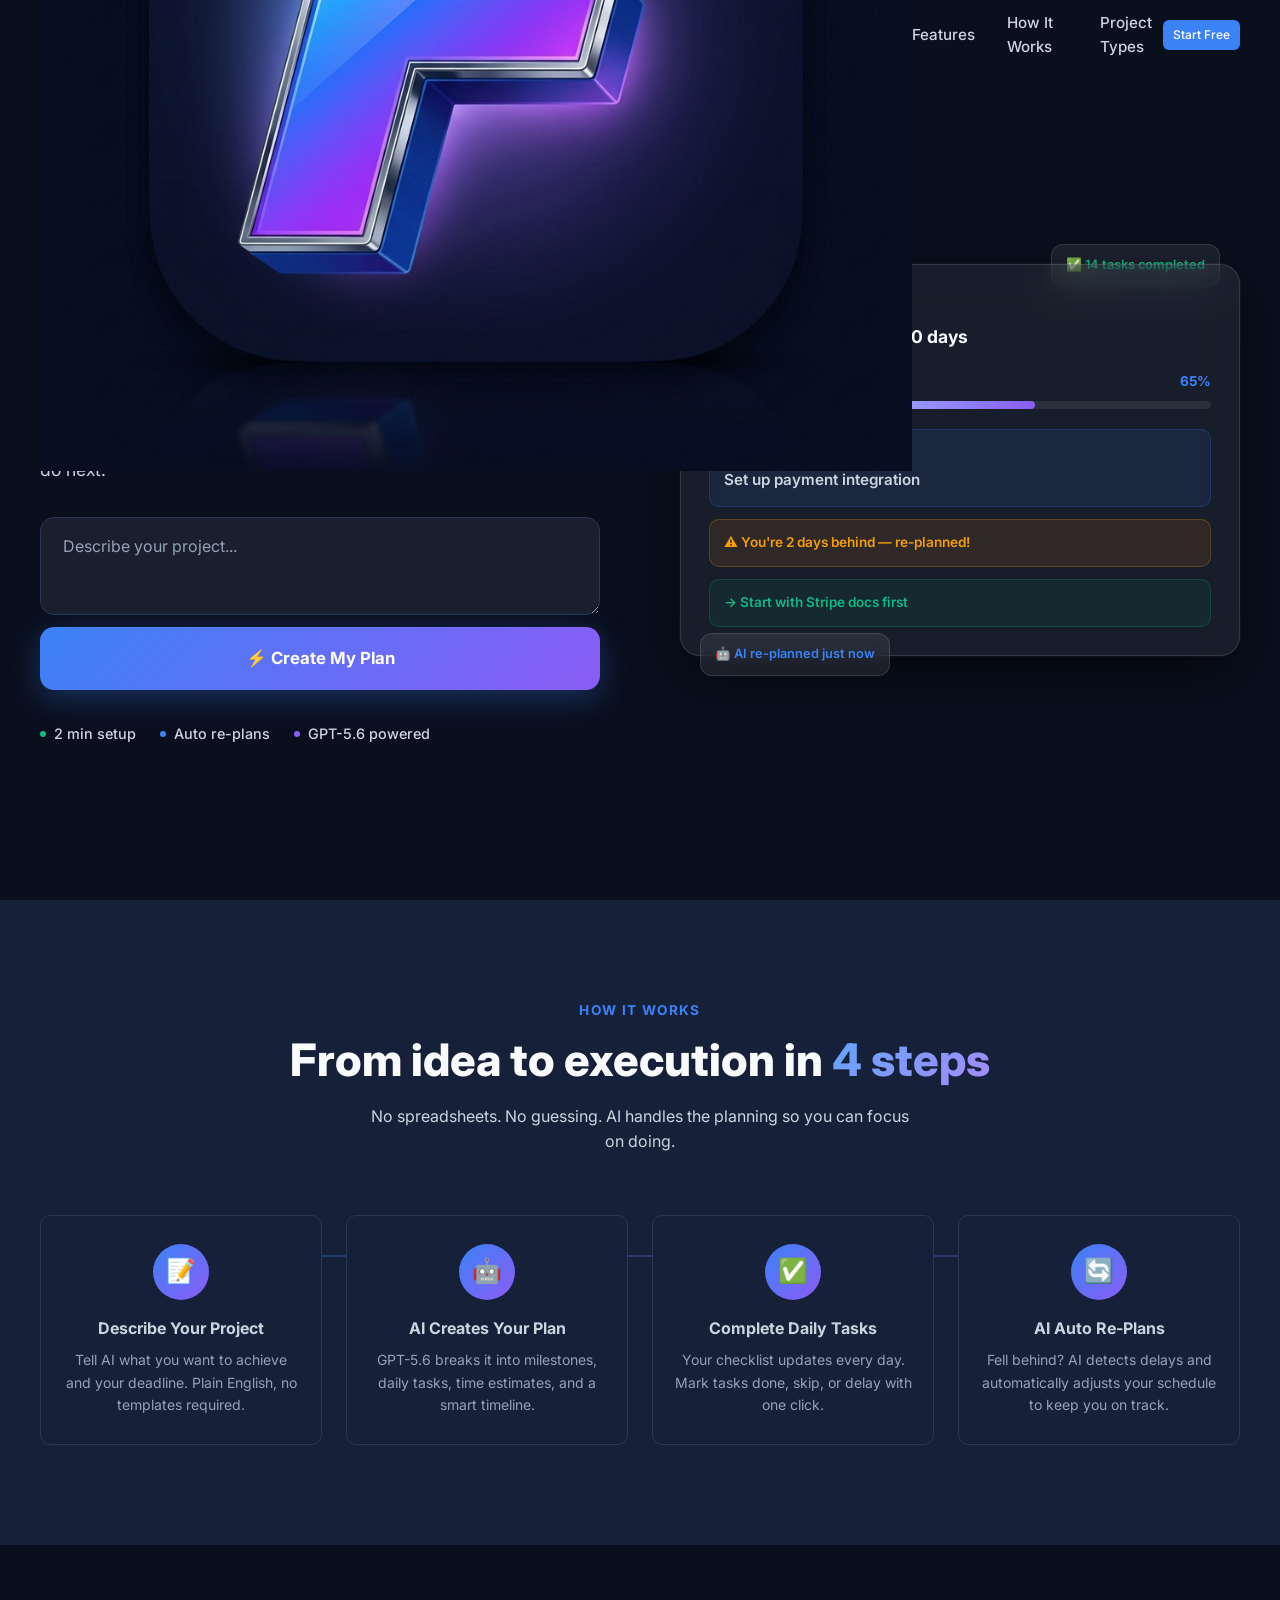
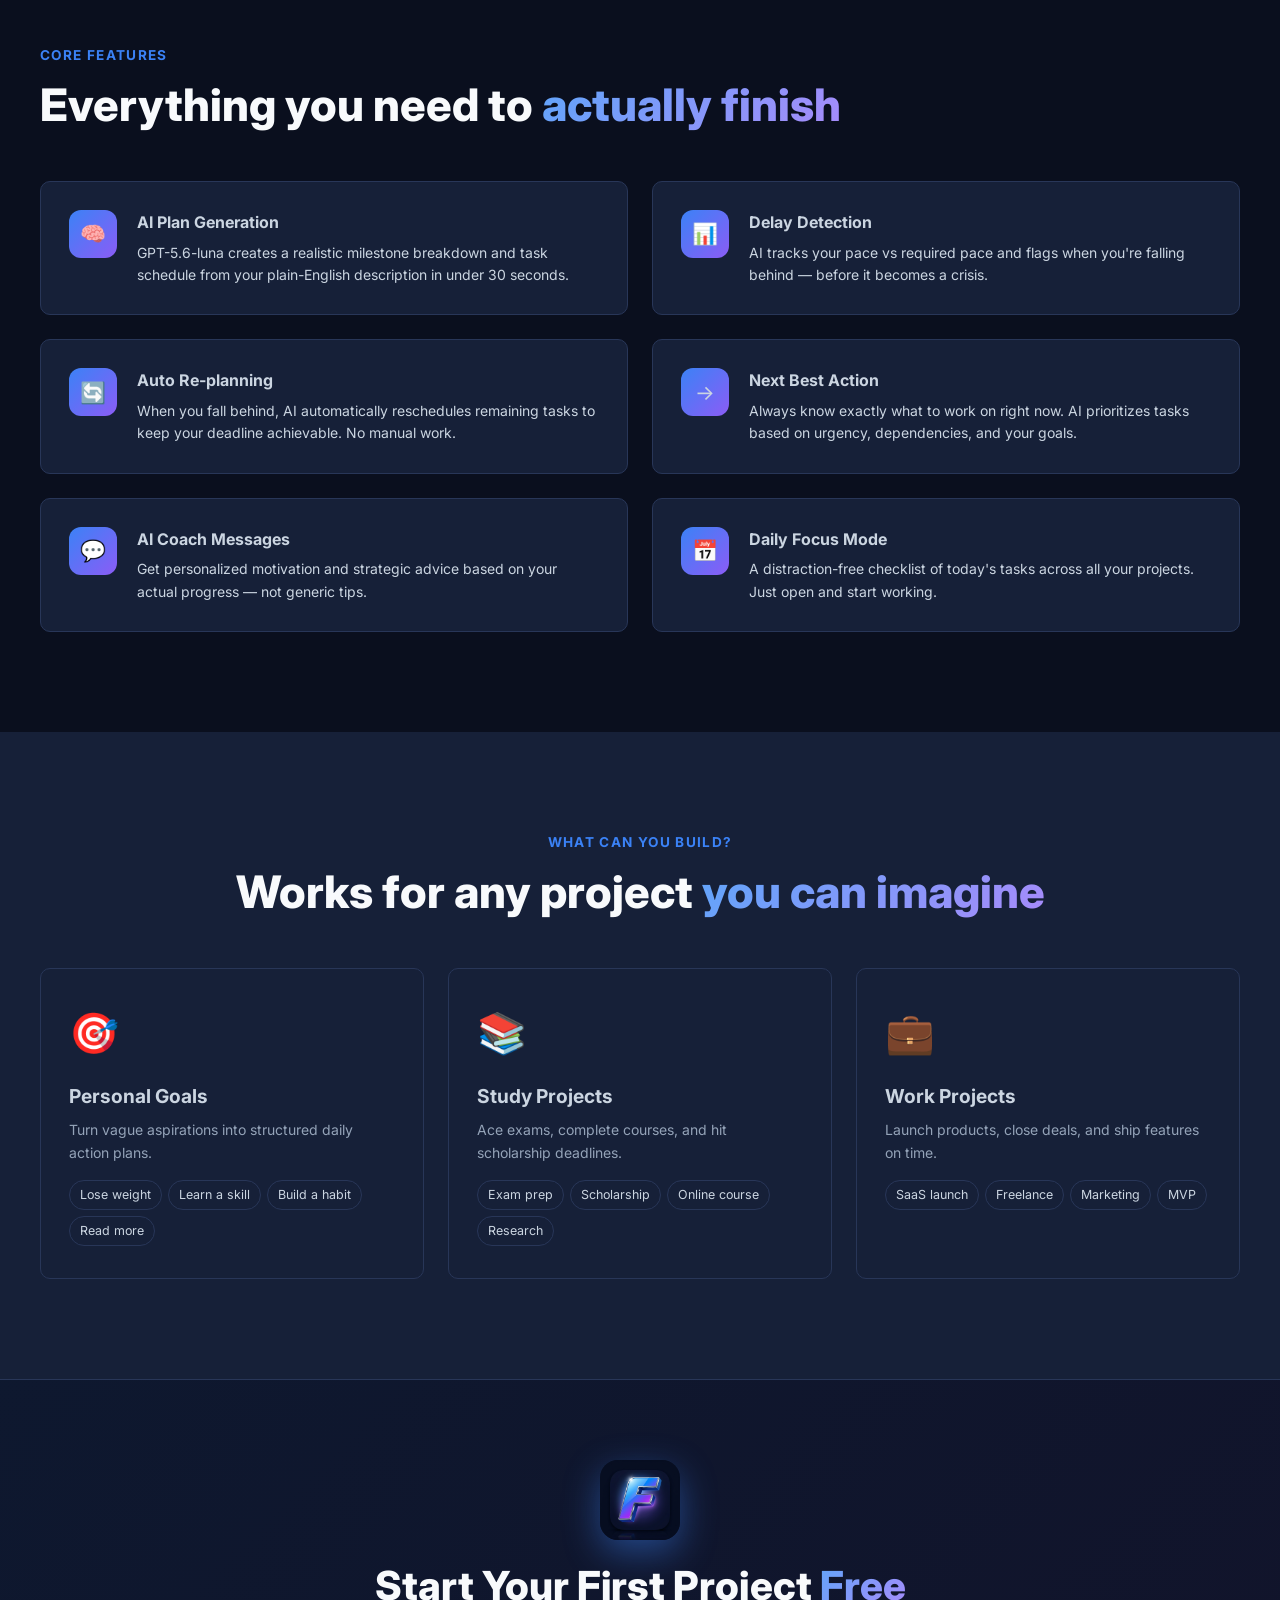
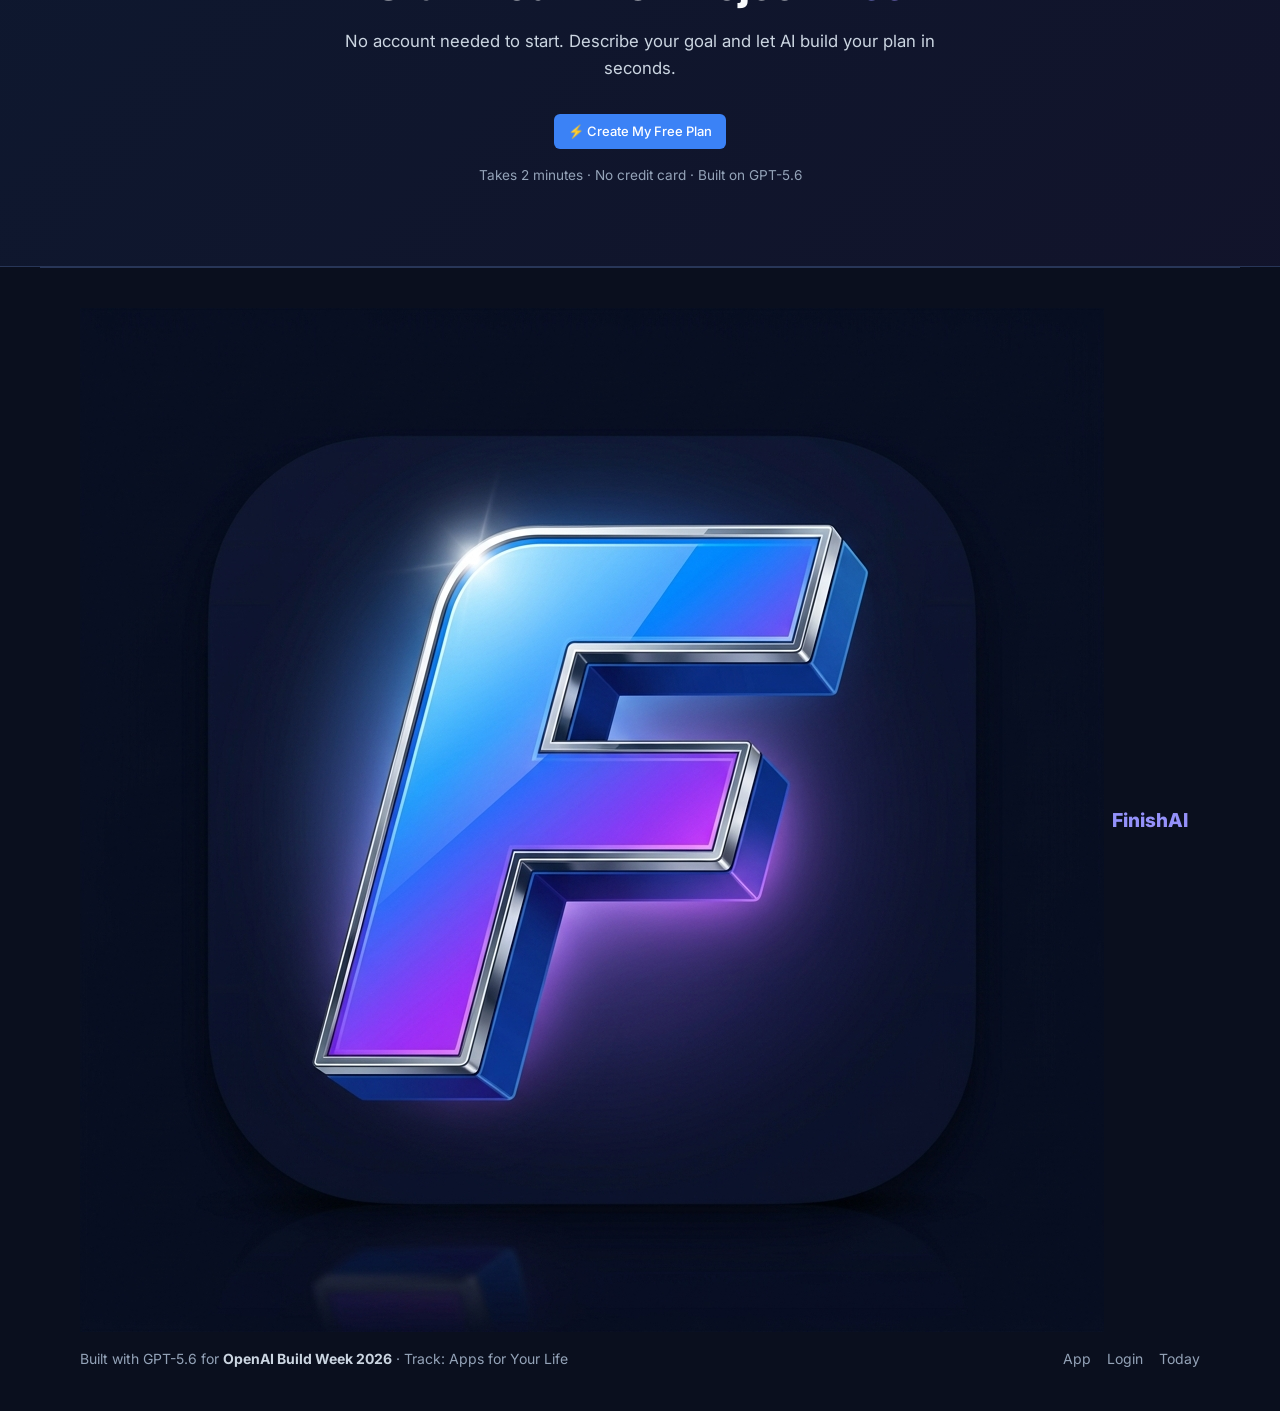
==== commit ae1c8e27: "Update logo size to 80x80px in index.html and style.css" ====
--- a/frontend/index.html
+++ b/frontend/index.html
@@ -820,7 +820,7 @@
   <!-- ─── CTA ─── -->
   <section class="cta-section">
     <div class="cta-inner reveal">
-      <div style="margin-bottom: 20px;"><img src="img/logo.png" style="width: 72px; height: 72px; border-radius: 18px; box-shadow: 0 12px 36px rgba(59,130,246,0.45); margin: 0 auto;" alt="FinishAI Logo" /></div>
+      <div style="margin-bottom: 20px;"><img src="img/logo.png" class="logo" style="width: 80px; height: 80px; border-radius: 18px; box-shadow: 0 12px 36px rgba(59,130,246,0.45); margin: 0 auto;" alt="FinishAI Logo" /></div>
       <h2 style="font-size: clamp(1.8rem, 4vw, 2.5rem); font-weight: 800; margin-bottom: 16px;">
         Start Your First Project <span class="text-gradient">Free</span>
       </h2>
--- a/frontend/css/style.css
+++ b/frontend/css/style.css
@@ -580,6 +580,8 @@
 
 .modal-close:hover { color: var(--text-primary); }
 
+.logo { width: 80px; height: 80px; }
+
 /* ─── RESPONSIVE ────────────────────────────────────────────────────────────── */
 @media (max-width: 768px) {
   .grid-2, .grid-3, .grid-4 { grid-template-columns: 1fr; }
